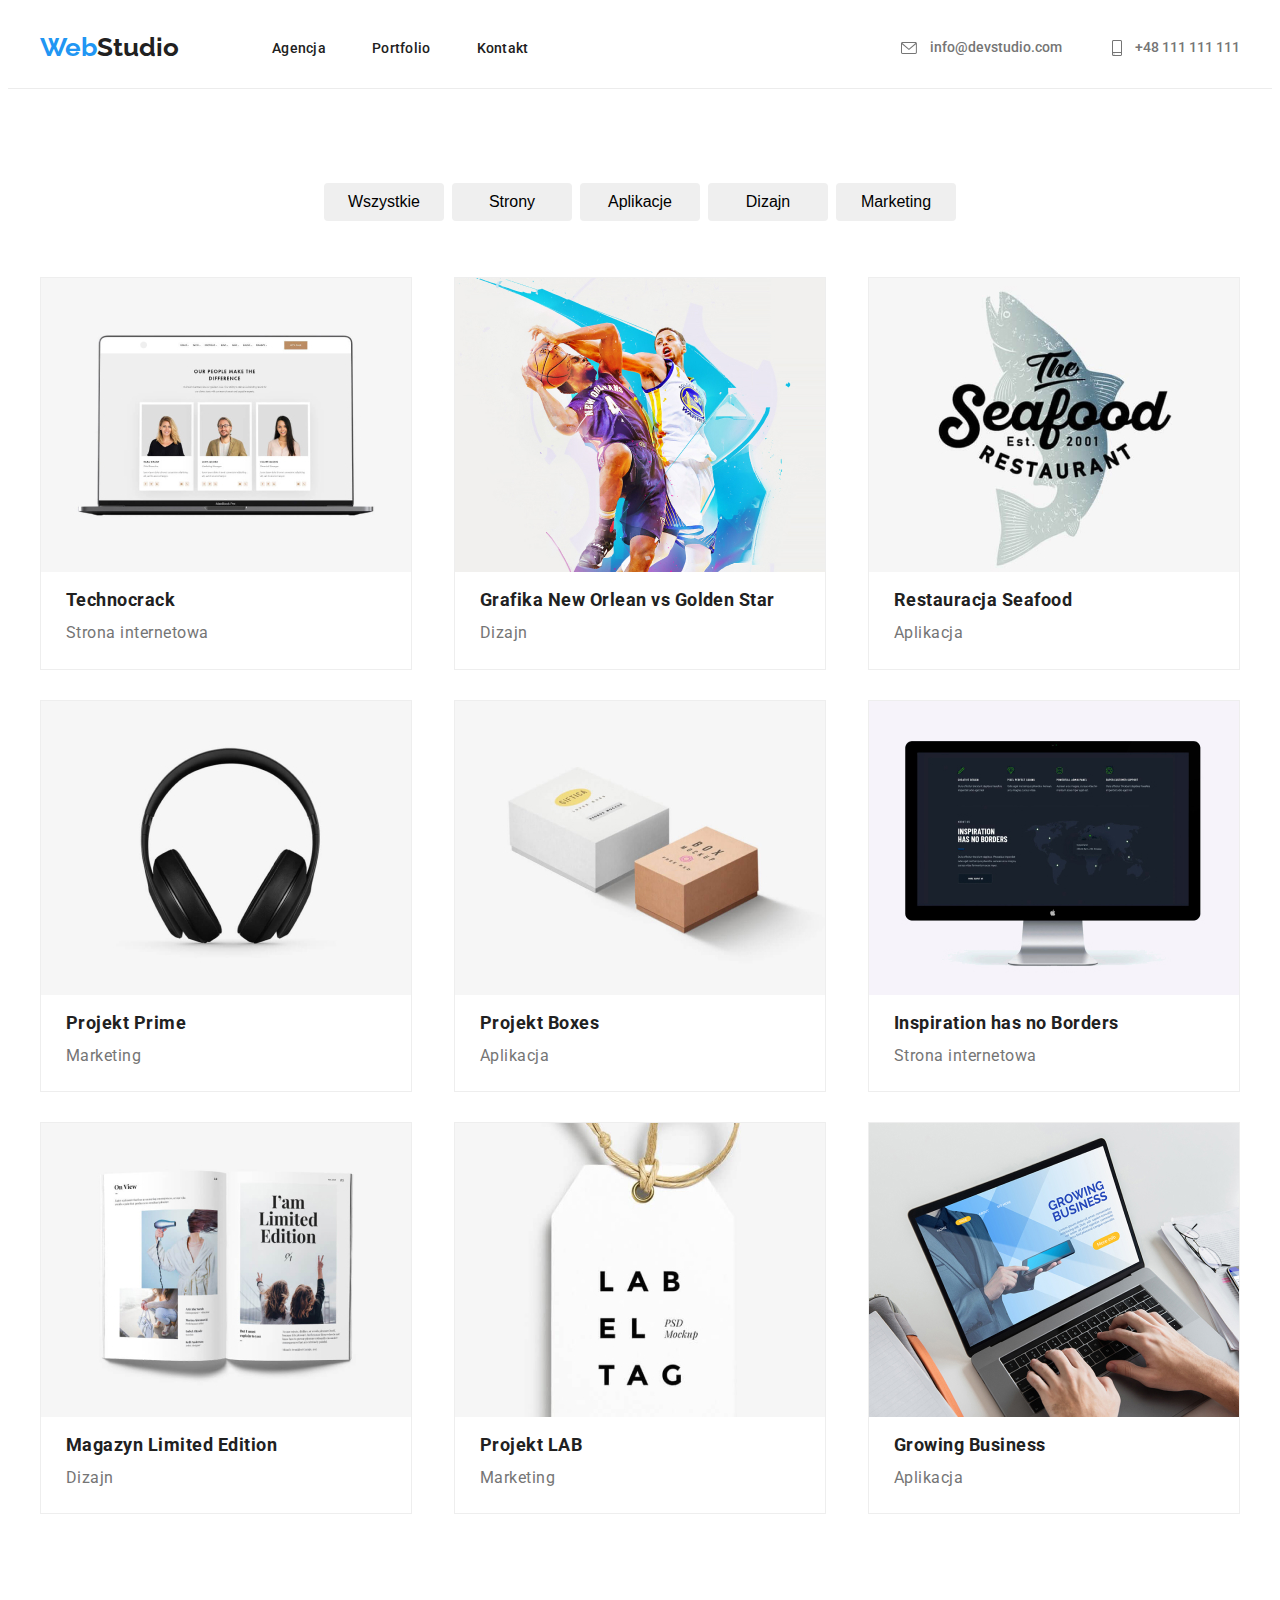
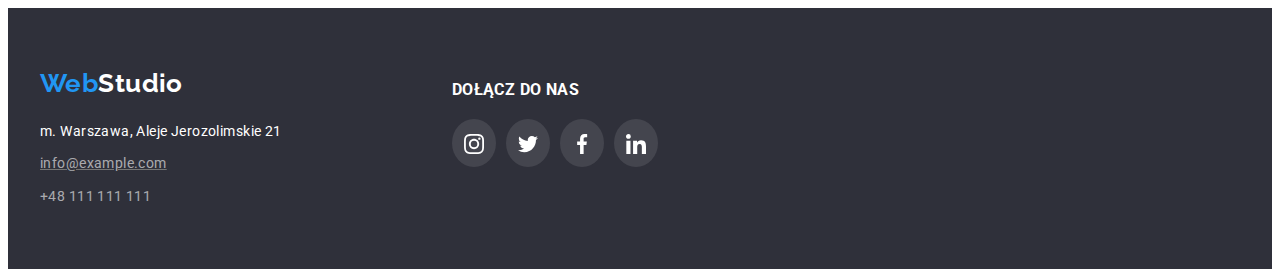
==== portfolio.html @ d645cfdb "commit" ====
<!DOCTYPE html>
<html lang="pl">
  <head>
    <meta charset="UTF-8" />
    <title>hw3-portfolio</title>
    <link
      rel="stylesheet"
      href="https://cdnjs.cloudflare.com/ajax/libs/modern-normalize/1.1.0/modern-normalize.min.css"
      integrity="sha512-wpPYUAdjBVSE4KJnH1VR1HeZfpl1ub8YT/NKx4PuQ5NmX2tKuGu6U/JRp5y+Y8XG2tV+wKQpNHVUX03MfMFn9Q=="
      crossorigin="anonymous"
      referrerpolicy="no-referrer"
    />
    <link rel="stylesheet" href="./css/style.css" />
    <link rel="preconnect" href="https://fonts.googleapis.com" />
    <link rel="preconnect" href="https://fonts.gstatic.com" crossorigin />
    <link
      href="https://fonts.googleapis.com/css2?family=Raleway:wght@700&family=Roboto:wght@400;500;700;900&display=swap"
      rel="stylesheet"
    />
  </head>
  <body>
    <header class="header-wrapper">
      <div class="container">
        <nav class="menu">
          <a class="logo-main-style" href="#"
            ><span class="logo">Web</span><span class="logo-part-2">Studio</span></a
          >
          <div>
            <ul class="nav-links">
              <li><a href="index.html">Agencja</a></li>
              <li><a class="active" href="#">Portfolio</a></li>
              <li><a href="#">Kontakt</a></li>
            </ul>
          </div>
        </nav>
        <div class="header-space-needed order-contact">
          <a class="contact" href="info@devstudio.com"
            ><svg width="16px" height="12px">
              <use href="./images/icons.svg#icon-envelope"></use>
            </svg>
            info@devstudio.com
          </a>
          <a class="contact" href="tel:48111111111">
            <svg width="10px" height="16px">
              <use href="./images/icons.svg#icon-smartphone"></use>
            </svg>
            +48 111 111 111
          </a>
        </div>
      </div>
    </header>
    <main>
      <section class="section">
        <div class="container">
          <ul class="buttons">
            <li>
              <button type="button">Wszystkie</button>
            </li>
            <li>
              <button type="button">Strony</button>
            </li>
            <li>
              <button type="button">Aplikacje</button>
            </li>
            <li>
              <button type="button">Dizajn</button>
            </li>
            <li>
              <button type="button">Marketing</button>
            </li>
          </ul>
        </div>
      </section>
      <section class="section no-space-between-padding">
        <div class="container">
          <ul class="portfolio-big-net">
            <li>
              <figure>
                <img
                  src="images/hw2/1-Technocrack.jpg"
                  alt="ekran z sylwetkami kandydatów"
                  height="294"
                  width="370"
                />
                <figcaption>
                  <div class="img-first-part">Technocrack</div>
                  <div class="img-second-part">Strona internetowa</div>
                </figcaption>
              </figure>
            </li>
            <li>
              <figure>
                <img
                  src="images/hw2/2-New-Orlean-vs-Golden-Star.jpg"
                  alt="dwaj koszykarze rzucają piłkę"
                  height="294"
                  width="370"
                />
                <figcaption>
                  <div class="img-first-part">Grafika New Orlean vs Golden Star</div>
                  <div class="img-second-part">Dizajn</div>
                </figcaption>
              </figure>
            </li>
            <li>
              <figure>
                <img
                  src="images/hw2/3-Seafood-restaurant.jpg"
                  alt="logo restauracji"
                  height="294"
                  width="370"
                />
                <figcaption>
                  <div class="img-first-part">Restauracja Seafood</div>
                  <div class="img-second-part">Aplikacja</div>
                </figcaption>
              </figure>
            </li>
            <li>
              <figure>
                <img
                  src="images/hw2/4-Prime-project.jpg"
                  alt="słuchawki nauszne"
                  height="294"
                  width="370"
                />
                <figcaption>
                  <div class="img-first-part">Projekt Prime</div>
                  <div class="img-second-part">Marketing</div>
                </figcaption>
              </figure>
            </li>
            <li>
              <figure>
                <img
                  src="images/hw2/5-Boxes-project.jpg"
                  alt="dwa leżące obok siebie pudełka"
                  height="294"
                  width="370"
                />
                <figcaption>
                  <div class="img-first-part">Projekt Boxes</div>
                  <div class="img-second-part">Aplikacja</div>
                </figcaption>
              </figure>
            </li>
            <li>
              <figure>
                <img
                  src="images/hw2/6-Inspiration-has-no-Borders.jpg"
                  alt="monitor z otwartą stroną internetową"
                  height="294"
                  width="370"
                />
                <figcaption>
                  <div class="img-first-part">Inspiration has no Borders</div>
                  <div class="img-second-part">Strona internetowa</div>
                </figcaption>
              </figure>
            </li>
            <li>
              <figure>
                <img
                  src="images/hw2/7-Limited-Edition-magazine.jpg"
                  alt="otwarty magazyn"
                  height="294"
                  width="370"
                />
                <figcaption>
                  <div class="img-first-part">Magazyn Limited Edition</div>
                  <div class="img-second-part">Dizajn</div>
                </figcaption>
              </figure>
            </li>
            <li>
              <figure>
                <img
                  src="images/hw2/8-LAB-project.jpg"
                  alt="metka z napisem firmy"
                  height="294"
                  width="370"
                />
                <figcaption>
                  <div class="img-first-part">Projekt LAB</div>
                  <div class="img-second-part">Marketing</div>
                </figcaption>
              </figure>
            </li>
            <li>
              <figure>
                <img
                  src="images/hw2/9-Growing-Business.jpg"
                  alt="ktoś pracuje na laptopie"
                  height="294"
                  width="370"
                />
                <figcaption>
                  <div class="img-first-part">Growing Business</div>
                  <div class="img-second-part">Aplikacja</div>
                </figcaption>
              </figure>
            </li>
          </ul>
        </div>
      </section>
    </main>
    <footer class="footer-wrapper">
      <div class="container join-us-icons">
        <div>
          <a class="logo-main-style" href="#"
            ><span class="logo">Web</span><span class="logo-second-part-footer">Studio</span>
          </a>
          <address>
            <ul class="footer-underline">
              <li>
                <div><span>m. Warszawa, Aleje Jerozolimskie 21</span></div>
              </li>
              <li><a class="footer-contact" href="info@example.com">info@example.com</a></li>
              <li><a class="footer-contact" href="tel:48111111111">+48 111 111 111</a></li>
            </ul>
          </address>
        </div>
        <div class="join-us">
          <h3>DOŁĄCZ DO NAS</h3>
          <ul class="media-links-icons-footer">
            <li tabindex="0">
              <svg width="20" height="20">
                <use href="./images/icons.svg#icon-instagram"></use>
              </svg>
            </li>
            <li tabindex="0">
              <svg width="20" height="20">
                <use href="./images/icons.svg#icon-twitter"></use>
              </svg>
            </li>
            <li tabindex="0">
              <svg width="20" height="20">
                <use href="./images/icons.svg#icon-facebook"></use>
              </svg>
            </li>
            <li tabindex="0">
              <svg width="20" height="20">
                <use href="./images/icons.svg#icon-linkedin"></use>
              </svg>
            </li>
          </ul>
        </div>
      </div>
    </footer>
  </body>
</html>
---- css/style.css ----
:root {
  --main-blue: #2196f3;
  --almost-black: #212121;
  --logo-white: #ffffff;
  --contact-grey: #757575;
  --backgroud-footer: #2f303a;
  --header-border: #ececec;
  --team-members-backgroud: #f5f4fa;
  --border-header: #eeeeee;
  --background-dark-transparent: #2f303a66;
  --logo-our-clients: #afb1b8;
}

ul {
  list-style: none;
}

svg,
img {
  vertical-align: middle;
}

h1,
h2,
h3,
h4,
p,
ul,
figure {
  margin: 0px;
  padding: 0px;
  border: 0px;
}

body {
  font-family: 'Roboto', sans-serif;
  color: var(--almost-black);
  font-style: normal;
  font-weight: 400;
  text-decoration: none;
}

.container {
  width: 1200px;
  margin: 0 auto;
  padding: 0 15px;
}

.section {
  padding: 94px 0px;
}

.header-wrapper {
  padding: 24px 0 25px;
  border-bottom: solid 1px var(--header-border);
}

.header-wrapper .container {
  display: flex;
  justify-content: space-between;
  align-items: center;
}

.menu {
  display: flex;
  align-items: center;
  gap: 93px;
}

.header-space-needed {
  display: flex;
  gap: 50px;
  line-height: normal;
}

.order {
  background-image: linear-gradient(
      var(--background-dark-transparent),
      var(--background-dark-transparent)
    ),
    url('../images/img-background-main.jpg');
  background-position: center;
  background-repeat: no-repeat;
  text-align: center;
  display: flex;
}

.order .container h1 {
  font-weight: 900;
  font-size: 44px;
  line-height: 1.4;
  color: var(--logo-white);
  letter-spacing: 0.06em;
  margin-top: 106px;
  margin-left: 252px;
  margin-right: 252px;
}

.order .container button {
  width: 200px;
  height: 47px;
  font-weight: 700;
  font-size: 16px;
  color: var(--logo-white);
  background-color: var(--main-blue);
  border: none;
  cursor: pointer;
  margin-top: 30px;
  margin-bottom: 106px;
  box-shadow: 0px 4px 4px rgba(0, 0, 0, 0.15);
  border-radius: 4px;
  box-shadow: 0px 4px 4px rgba(0, 0, 0, 0.15);
  padding: 0px;
}
.logo-main-style {
  text-decoration: none;
  font-family: 'Raleway';
  font-style: normal;
  font-weight: 700;
  font-size: 26px;
  line-height: 1.2;
}

.logo {
  color: var(--main-blue);
}
.logo-part-2 {
  color: var(--almost-black);
}

.nav-links {
  display: flex;
  gap: 46px;
}

.nav-links a {
  font-weight: 500;
  font-size: 14px;
  letter-spacing: 0.02em;
  color: var(--almost-black);
  text-decoration: none;
}

.active {
  color: var(--main-blue);
}

.portfolio-big-net {
  row-gap: 30px;
  display: flex;
  flex-wrap: wrap;
  justify-content: space-between;
}

.portfolio-big-net figcaption {
  padding-top: 10px;
  padding-left: 25px;
  letter-spacing: 0.03em;
}

.buttons {
  display: flex;
  justify-content: center;
  gap: 8px;
  margin-bottom: -44px;
}

.buttons button {
  font-weight: 500;
  font-size: 16px;
  width: 120px;
  height: 38px;
  background-color: none;
  cursor: pointer;
  border: none;
  border-radius: 4px;
}

.portfolio-big-net figure {
  background: var(--logo-white);
  border: 1px solid var(--border-header);
}

.portfolio-big-net figure:hover {
  box-shadow: 0px 1px 1px rgba(0, 0, 0, 0.12), 0px 4px 4px rgba(0, 0, 0, 0.06),
    1px 4px 6px rgba(0, 0, 0, 0.16);
}

.order-team {
  background-color: var(--team-members-backgroud);
}

.contact {
  font-weight: 500;
  font-size: 14px;
  color: var(--contact-grey);
  text-decoration: none;
  fill: currentColor;
}

.order-contact svg {
  margin-right: 10px;
}

.contact:hover,
.contact:focus {
  color: var(--main-blue);
  outline: none;
}

.header-space-needed div:hover {
  color: var(--main-blue);
  outline: none;
}

.td-headers ul {
  display: flex;
  justify-content: center;
}

.td-headers li > h3 {
  font-weight: 700;
  font-size: 14px;
  padding-bottom: 10px;
}

.containter-icons {
  background: var(--team-members-backgroud);
  border-radius: 4px;
  align-items: center;
  margin-bottom: 55px;
  padding-bottom: 25px;
  padding-top: 25px;
  text-align: center;
  margin-right: 30px;
}

.td-headers li > p {
  line-height: 1.7;
  color: var(--contact-grey);
  font-size: 14px;
}

.section .order-team {
  background-color: var(--team-members-backgroud);
}

.main-team-members-layout {
  display: flex;
  flex-direction: row;
  justify-content: space-between;
  text-align: center;
}

.main-team-members-layout > li {
  background: var(--logo-white);
  box-shadow: 0px 1px 3px rgba(0, 0, 0, 0.12), 0px 1px 1px rgba(0, 0, 0, 0.14),
    0px 2px 1px rgba(0, 0, 0, 0.2);
  border-radius: 0px 0px 4px 4px;
  font-size: 16px;
}

.media-links-icons {
  fill: var(--logo-our-clients);
  display: flex;
  justify-content: center;
  margin-bottom: 30px;
  gap: 10px;
}

.media-links-icons > li {
  padding: 12px;
  border-radius: 50%;
}

.media-links-icons > li:is(:hover, :focus) {
  background-color: var(--main-blue);
  outline: none;
}

.media-links-icons > li:is(:hover, :focus) > svg {
  fill: var(--logo-white);
}

.media-links-icons li:hover,
.media-links-icons li:focus {
  background-color: var(--main-blue);
  border-radius: 50%;
  fill: var(--logo-white);
  outline: none;
}

.our-clients-main {
  display: flex;
  justify-content: space-between;
  cursor: pointer;
  color: var(--logo-our-clients);
}

.our-clients-main > li:hover,
.our-clients-main > li:focus {
  color: var(--main-blue);
  outline: none;
}

.our-clients-outline {
  border: 1px solid;
  border-radius: 4px;
  width: 170px;
  height: 92px;
  padding-top: 16px;
  padding-bottom: 16px;
  fill: currentColor;
}

.media-links-icons-footer {
  fill: var(--logo-white);
  cursor: pointer;
  display: flex;
  gap: 10px;
}

.media-links-icons-footer > li {
  background-color: rgba(255, 255, 255, 0.1);
  border-radius: 50%;
  padding: 12px;
}

.media-links-icons-footer li:hover,
.media-links-icons-footer li:focus {
  background-color: var(--main-blue);
  border-radius: 50%;
  outline: none;
}

.join-us-icons {
  display: flex;
  gap: 170px;
}

.join-us {
  padding-top: 12px;
}

.join-us h3 {
  font-weight: 700;
  margin-bottom: 20px;
}

.headers h2 {
  font-weight: 700;
  font-size: 36px;
  line-height: 1.2;
  margin-bottom: 50px;
  text-align: center;
}

.no-space-between-padding {
  margin-top: -94px;
}

.images-what-we-do {
  display: flex;
  justify-content: space-between;
}

.img-first-part {
  font-weight: 700;
  font-size: 18px;
  line-height: 2;
  color: var(--almost-black);
}

.img-second-part {
  font-size: 16px;
  line-height: 1.9;
  color: var(--contact-grey);
  margin-bottom: 20px;
}

.footer-wrapper {
  background-color: var(--backgroud-footer);
  color: var(--logo-white);
  font-size: 14px;
  letter-spacing: 0.03em;
}

.footer-wrapper .container {
  padding-top: 60px;
  padding-bottom: 51px;
}

.footer-wrapper .container ul > li {
  margin-bottom: 9px;
  line-height: 1.7;
  font-style: normal;
}

.footer-wrapper .container ul li div {
  margin-top: 20px;
}

.logo-second-part-footer {
  color: var(--logo-white);
}

.footer-contact {
  color: rgba(255, 255, 255, 0.6);
  font-style: normal;
  text-decoration: none;
}

.footer-underline li:nth-child(2) {
  text-decoration: underline;
  color: var(--contact-grey);
}

.footer-contact:hover,
.footer-contact:focus {
  color: var(--main-blue);
  outline: none;
}

.main-team-member {
  font-weight: 500;
  margin-top: 30px;
  margin-bottom: 10px;
}

.main-team-position {
  color: var(--contact-grey);
  margin-bottom: 30px;
}

.nav-links a:hover,
.nav-links a:focus,
.nav-links a:active {
  color: var(--main-blue);
  outline: none;
}

.buttons button:hover,
.buttons button:focus {
  background-color: var(--main-blue);
  color: var(--logo-white);
  outline: none;
  box-shadow: 0px 3px 1px rgba(0, 0, 0, 0.1), 0px 1px 2px rgba(0, 0, 0, 0.08),
    0px 2px 2px rgba(0, 0, 0, 0.12);
  border-radius: 4px;
}
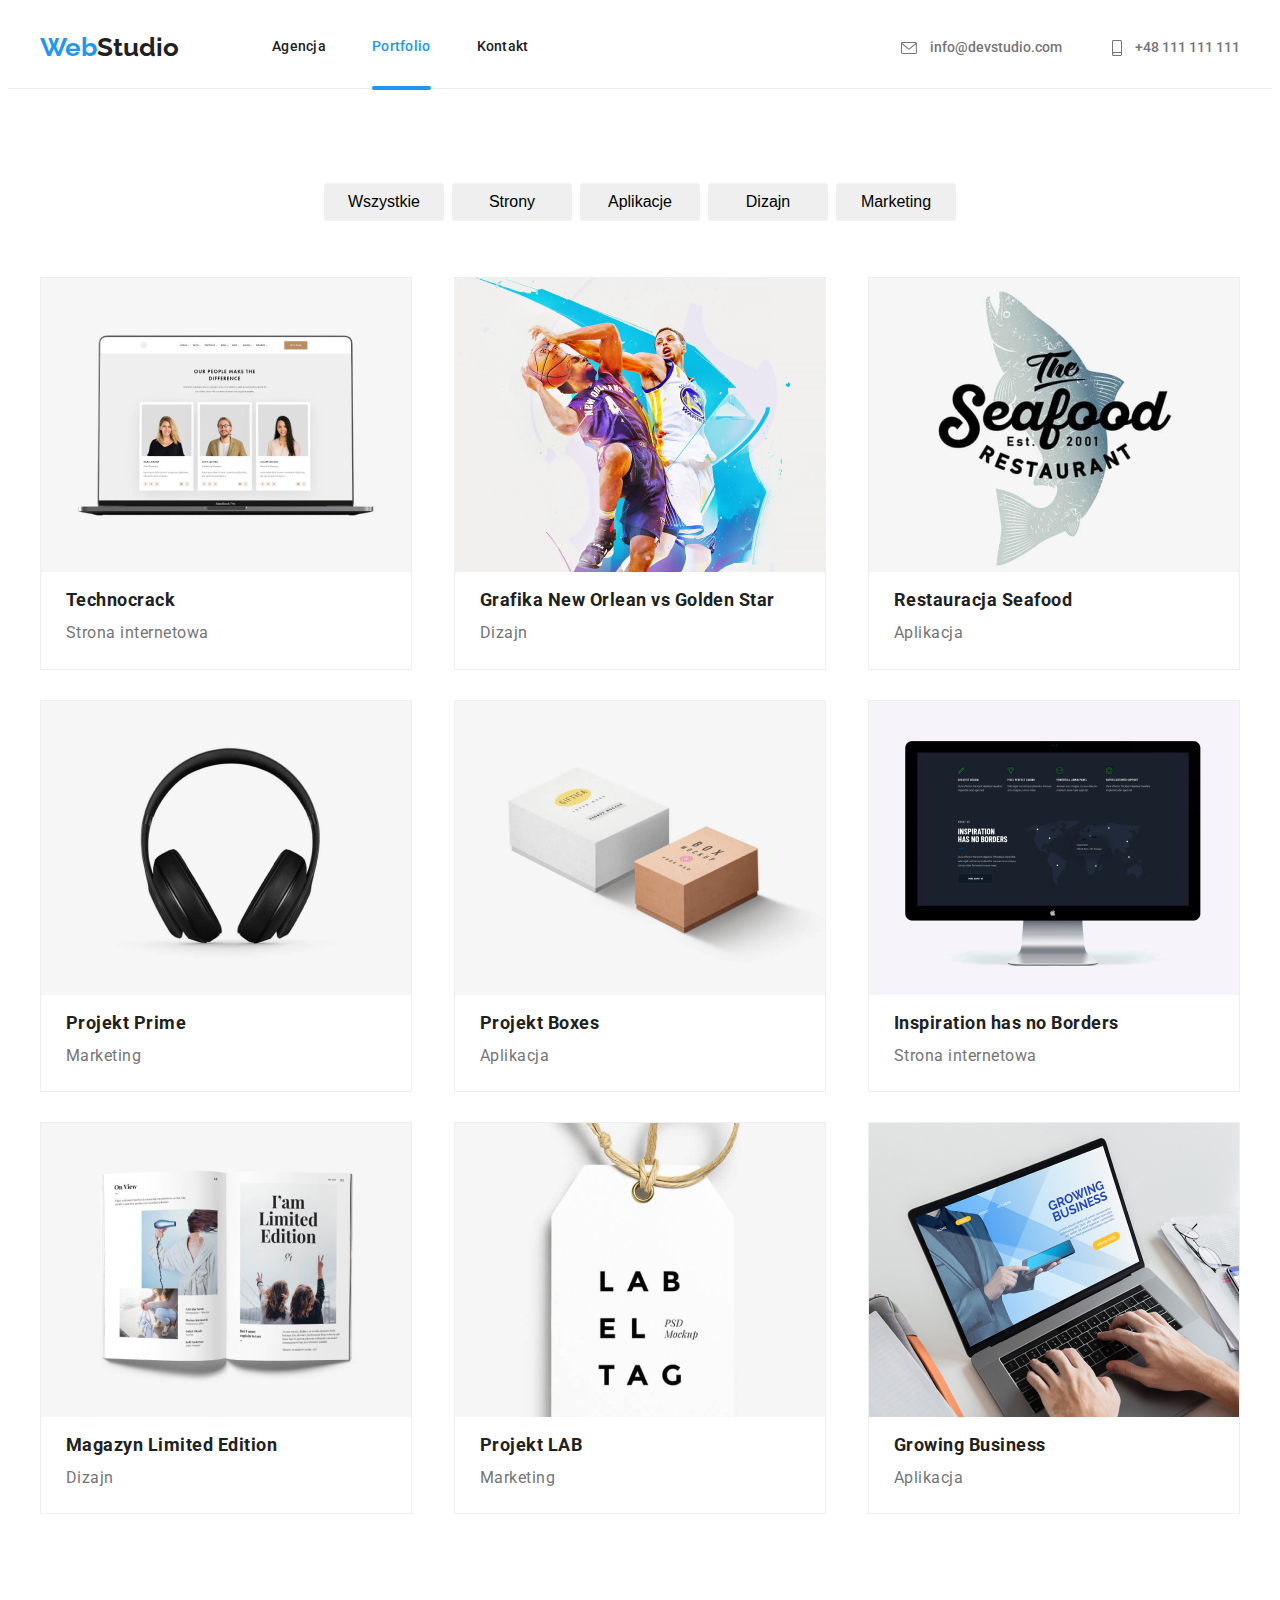
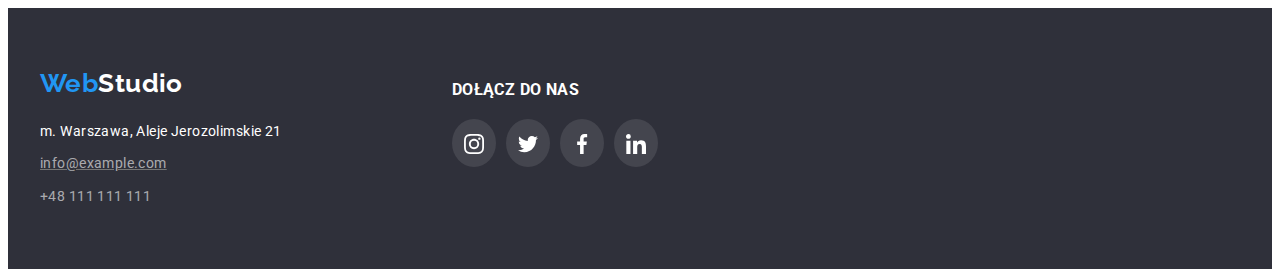
==== commit d24cf27b: "commit" ====
--- a/portfolio.html
+++ b/portfolio.html
@@ -76,12 +76,21 @@
           <ul class="portfolio-big-net">
             <li>
               <figure>
-                <img
-                  src="images/hw2/1-Technocrack.jpg"
-                  alt="ekran z sylwetkami kandydatów"
-                  height="294"
-                  width="370"
-                />
+                <div class="technocrak-container">
+                  <img
+                    src="images/hw2/1-Technocrack.jpg"
+                    alt="ekran z sylwetkami kandydatów"
+                    height="294"
+                    width="370"
+                  />
+                  <div class="overlay-technocrack">
+                    <p>
+                      Technocrack jest popularną platformą wykorzystywaną do rozpowszechniania
+                      koronawirusa. Firmy wykorzystują tę platformę do celów szpiegowskich i ataków
+                      na niezabezpieczone serwery konkurencji
+                    </p>
+                  </div>
+                </div>
                 <figcaption>
                   <div class="img-first-part">Technocrack</div>
                   <div class="img-second-part">Strona internetowa</div>
@@ -90,12 +99,21 @@
             </li>
             <li>
               <figure>
-                <img
-                  src="images/hw2/2-New-Orlean-vs-Golden-Star.jpg"
-                  alt="dwaj koszykarze rzucają piłkę"
-                  height="294"
-                  width="370"
-                />
+                <div class="technocrak-container">
+                  <img
+                    src="images/hw2/2-New-Orlean-vs-Golden-Star.jpg"
+                    alt="dwaj koszykarze rzucają piłkę"
+                    height="294"
+                    width="370"
+                  />
+                  <div class="overlay-technocrack">
+                    <p>
+                      Technocrack jest popularną platformą wykorzystywaną do rozpowszechniania
+                      koronawirusa. Firmy wykorzystują tę platformę do celów szpiegowskich i ataków
+                      na niezabezpieczone serwery konkurencji
+                    </p>
+                  </div>
+                </div>
                 <figcaption>
                   <div class="img-first-part">Grafika New Orlean vs Golden Star</div>
                   <div class="img-second-part">Dizajn</div>
@@ -104,12 +122,21 @@
             </li>
             <li>
               <figure>
-                <img
-                  src="images/hw2/3-Seafood-restaurant.jpg"
-                  alt="logo restauracji"
-                  height="294"
-                  width="370"
-                />
+                <div class="technocrak-container">
+                  <img
+                    src="images/hw2/3-Seafood-restaurant.jpg"
+                    alt="logo restauracji"
+                    height="294"
+                    width="370"
+                  />
+                  <div class="overlay-technocrack">
+                    <p>
+                      Technocrack jest popularną platformą wykorzystywaną do rozpowszechniania
+                      koronawirusa. Firmy wykorzystują tę platformę do celów szpiegowskich i ataków
+                      na niezabezpieczone serwery konkurencji
+                    </p>
+                  </div>
+                </div>
                 <figcaption>
                   <div class="img-first-part">Restauracja Seafood</div>
                   <div class="img-second-part">Aplikacja</div>
@@ -118,12 +145,21 @@
             </li>
             <li>
               <figure>
-                <img
-                  src="images/hw2/4-Prime-project.jpg"
-                  alt="słuchawki nauszne"
-                  height="294"
-                  width="370"
-                />
+                <div class="technocrak-container">
+                  <img
+                    src="images/hw2/4-Prime-project.jpg"
+                    alt="słuchawki nauszne"
+                    height="294"
+                    width="370"
+                  />
+                  <div class="overlay-technocrack">
+                    <p>
+                      Technocrack jest popularną platformą wykorzystywaną do rozpowszechniania
+                      koronawirusa. Firmy wykorzystują tę platformę do celów szpiegowskich i ataków
+                      na niezabezpieczone serwery konkurencji
+                    </p>
+                  </div>
+                </div>
                 <figcaption>
                   <div class="img-first-part">Projekt Prime</div>
                   <div class="img-second-part">Marketing</div>
@@ -132,12 +168,21 @@
             </li>
             <li>
               <figure>
-                <img
-                  src="images/hw2/5-Boxes-project.jpg"
-                  alt="dwa leżące obok siebie pudełka"
-                  height="294"
-                  width="370"
-                />
+                <div class="technocrak-container">
+                  <img
+                    src="images/hw2/5-Boxes-project.jpg"
+                    alt="dwa leżące obok siebie pudełka"
+                    height="294"
+                    width="370"
+                  />
+                  <div class="overlay-technocrack">
+                    <p>
+                      Technocrack jest popularną platformą wykorzystywaną do rozpowszechniania
+                      koronawirusa. Firmy wykorzystują tę platformę do celów szpiegowskich i ataków
+                      na niezabezpieczone serwery konkurencji
+                    </p>
+                  </div>
+                </div>
                 <figcaption>
                   <div class="img-first-part">Projekt Boxes</div>
                   <div class="img-second-part">Aplikacja</div>
@@ -146,12 +191,21 @@
             </li>
             <li>
               <figure>
-                <img
-                  src="images/hw2/6-Inspiration-has-no-Borders.jpg"
-                  alt="monitor z otwartą stroną internetową"
-                  height="294"
-                  width="370"
-                />
+                <div class="technocrak-container">
+                  <img
+                    src="images/hw2/6-Inspiration-has-no-Borders.jpg"
+                    alt="monitor z otwartą stroną internetową"
+                    height="294"
+                    width="370"
+                  />
+                  <div class="overlay-technocrack">
+                    <p>
+                      Technocrack jest popularną platformą wykorzystywaną do rozpowszechniania
+                      koronawirusa. Firmy wykorzystują tę platformę do celów szpiegowskich i ataków
+                      na niezabezpieczone serwery konkurencji
+                    </p>
+                  </div>
+                </div>
                 <figcaption>
                   <div class="img-first-part">Inspiration has no Borders</div>
                   <div class="img-second-part">Strona internetowa</div>
@@ -160,12 +214,21 @@
             </li>
             <li>
               <figure>
-                <img
-                  src="images/hw2/7-Limited-Edition-magazine.jpg"
-                  alt="otwarty magazyn"
-                  height="294"
-                  width="370"
-                />
+                <div class="technocrak-container">
+                  <img
+                    src="images/hw2/7-Limited-Edition-magazine.jpg"
+                    alt="otwarty magazyn"
+                    height="294"
+                    width="370"
+                  />
+                  <div class="overlay-technocrack">
+                    <p>
+                      Technocrack jest popularną platformą wykorzystywaną do rozpowszechniania
+                      koronawirusa. Firmy wykorzystują tę platformę do celów szpiegowskich i ataków
+                      na niezabezpieczone serwery konkurencji
+                    </p>
+                  </div>
+                </div>
                 <figcaption>
                   <div class="img-first-part">Magazyn Limited Edition</div>
                   <div class="img-second-part">Dizajn</div>
@@ -174,12 +237,21 @@
             </li>
             <li>
               <figure>
-                <img
-                  src="images/hw2/8-LAB-project.jpg"
-                  alt="metka z napisem firmy"
-                  height="294"
-                  width="370"
-                />
+                <div class="technocrak-container">
+                  <img
+                    src="images/hw2/8-LAB-project.jpg"
+                    alt="metka z napisem firmy"
+                    height="294"
+                    width="370"
+                  />
+                  <div class="overlay-technocrack">
+                    <p>
+                      Technocrack jest popularną platformą wykorzystywaną do rozpowszechniania
+                      koronawirusa. Firmy wykorzystują tę platformę do celów szpiegowskich i ataków
+                      na niezabezpieczone serwery konkurencji
+                    </p>
+                  </div>
+                </div>
                 <figcaption>
                   <div class="img-first-part">Projekt LAB</div>
                   <div class="img-second-part">Marketing</div>
@@ -188,12 +260,21 @@
             </li>
             <li>
               <figure>
-                <img
-                  src="images/hw2/9-Growing-Business.jpg"
-                  alt="ktoś pracuje na laptopie"
-                  height="294"
-                  width="370"
-                />
+                <div class="technocrak-container">
+                  <img
+                    src="images/hw2/9-Growing-Business.jpg"
+                    alt="ktoś pracuje na laptopie"
+                    height="294"
+                    width="370"
+                  />
+                  <div class="overlay-technocrack">
+                    <p>
+                      Technocrack jest popularną platformą wykorzystywaną do rozpowszechniania
+                      koronawirusa. Firmy wykorzystują tę platformę do celów szpiegowskich i ataków
+                      na niezabezpieczone serwery konkurencji
+                    </p>
+                  </div>
+                </div>
                 <figcaption>
                   <div class="img-first-part">Growing Business</div>
                   <div class="img-second-part">Aplikacja</div>
--- a/css/style.css
+++ b/css/style.css
@@ -109,8 +109,54 @@
   margin-bottom: 106px;
   box-shadow: 0px 4px 4px rgba(0, 0, 0, 0.15);
   border-radius: 4px;
-  box-shadow: 0px 4px 4px rgba(0, 0, 0, 0.15);
   padding: 0px;
+}
+
+.is-hidden {
+  pointer-events: none;
+  visibility: hidden;
+  opacity: 0;
+  transform: scale(0);
+}
+.overlay .modal-position::backdrop {
+  position: relative;
+  display: flex;
+}
+
+.overlay .container .modal-content {
+  /* transform: translateX(50%) translateY(50%) scale(0) rotate(6deg) skew(40deg, 40deg); */
+  background: #ffffff;
+  box-shadow: 0px 1px 3px rgba(0, 0, 0, 0.12), 0px 1px 1px rgba(0, 0, 0, 0.14),
+    0px 2px 1px rgba(0, 0, 0, 0.2);
+  border-radius: 4px;
+  width: 528px;
+  height: 581px;
+  visibility: visible;
+  z-index: 3;
+  opacity: 1;
+  transition: visibility 250ms cubic-bezier(0.4, 0, 0.2, 1),
+    opacity 250ms cubic-bezier(0.4, 0, 0.2, 1);
+}
+
+.overlay::backdrop {
+  position: absolute;
+  max-width: 100%;
+  max-height: 100%;
+  display: flex;
+  justify-content: center;
+  align-items: center;
+  background: rgba(0, 0, 0, 0.2);
+  visibility: visible;
+  opacity: 1;
+  z-index: 2;
+  transition: visibility 250ms cubic-bezier(0.4, 0, 0.2, 1),
+    opacity 250ms cubic-bezier(0.4, 0, 0.2, 1);
+}
+
+.container .modal-position .modal-content > div > button {
+  background: #ffffff;
+  border: 1px solid rgba(0, 0, 0, 0.1);
+  border-radius: 50%;
 }
 .logo-main-style {
   text-decoration: none;
@@ -133,7 +179,7 @@
   gap: 46px;
 }
 
-.nav-links a {
+.nav-links > li > a {
   font-weight: 500;
   font-size: 14px;
   letter-spacing: 0.02em;
@@ -141,8 +187,25 @@
   text-decoration: none;
 }
 
-.active {
-  color: var(--main-blue);
+.nav-links a:hover,
+.nav-links a:focus {
+  color: var(--main-blue);
+}
+
+.nav-links > li > a.active {
+  color: var(--main-blue);
+}
+
+.nav-links > li > a.active::after {
+  color: var(--main-blue);
+  content: '';
+  height: 4px;
+  display: block;
+  width: 100%;
+  background-color: var(--main-blue);
+  border-radius: 2px;
+  position: relative;
+  top: 31px;
 }
 
 .portfolio-big-net {
@@ -156,6 +219,41 @@
   padding-top: 10px;
   padding-left: 25px;
   letter-spacing: 0.03em;
+}
+
+.overlay-technocrack > p {
+  color: var(--logo-white);
+  font-family: 'Roboto';
+  font-style: normal;
+  font-weight: 400;
+  font-size: 18px;
+  width: 370px;
+  height: 294px;
+  padding: 49px 45px 49px 24px;
+  letter-spacing: 0.03em;
+  line-height: 28px;
+}
+
+.overlay-technocrack {
+  position: absolute;
+  transform: translateY(100%);
+  transition: transform 250ms cubic-bezier(0.4, 0, 0.2, 1);
+  background-color: rgba(33, 150, 243, 0.9);
+  bottom: 0;
+  margin: 0;
+  opacity: 0.6;
+  z-index: -1;
+}
+
+li:hover .overlay-technocrack {
+  transform: translateY(0);
+  z-index: 1;
+  cursor: pointer;
+}
+
+.technocrak-container {
+  position: relative;
+  overflow: hidden;
 }
 
 .buttons {
@@ -432,13 +530,6 @@
   margin-bottom: 30px;
 }
 
-.nav-links a:hover,
-.nav-links a:focus,
-.nav-links a:active {
-  color: var(--main-blue);
-  outline: none;
-}
-
 .buttons button:hover,
 .buttons button:focus {
   background-color: var(--main-blue);
@@ -448,3 +539,32 @@
     0px 2px 2px rgba(0, 0, 0, 0.12);
   border-radius: 4px;
 }
+
+/* .text-under-img:hover{
+transform: translatex(0);
+transition-property: transform;
+transition-duration: 2000ms;
+position:relative;
+} */
+
+.container .portfolio-big-net > figure > img:hover {
+  transform: translatex(0);
+  transition-property: visibility, transform, opacity;
+  transition-duration: 2000ms;
+  position: relative;
+  background: rgba(33, 150, 243, 0.9);
+}
+p.no-opacity {
+  color: var(--logo-white);
+  font-weight: 700;
+  font-size: 14px;
+  text-align: center;
+  letter-spacing: 0.03em;
+}
+
+.images-what-we-do > li > div {
+  background: rgba(47, 48, 58, 0.8);
+  padding: 27px 0;
+  margin-top: -70px;
+  position: relative;
+}
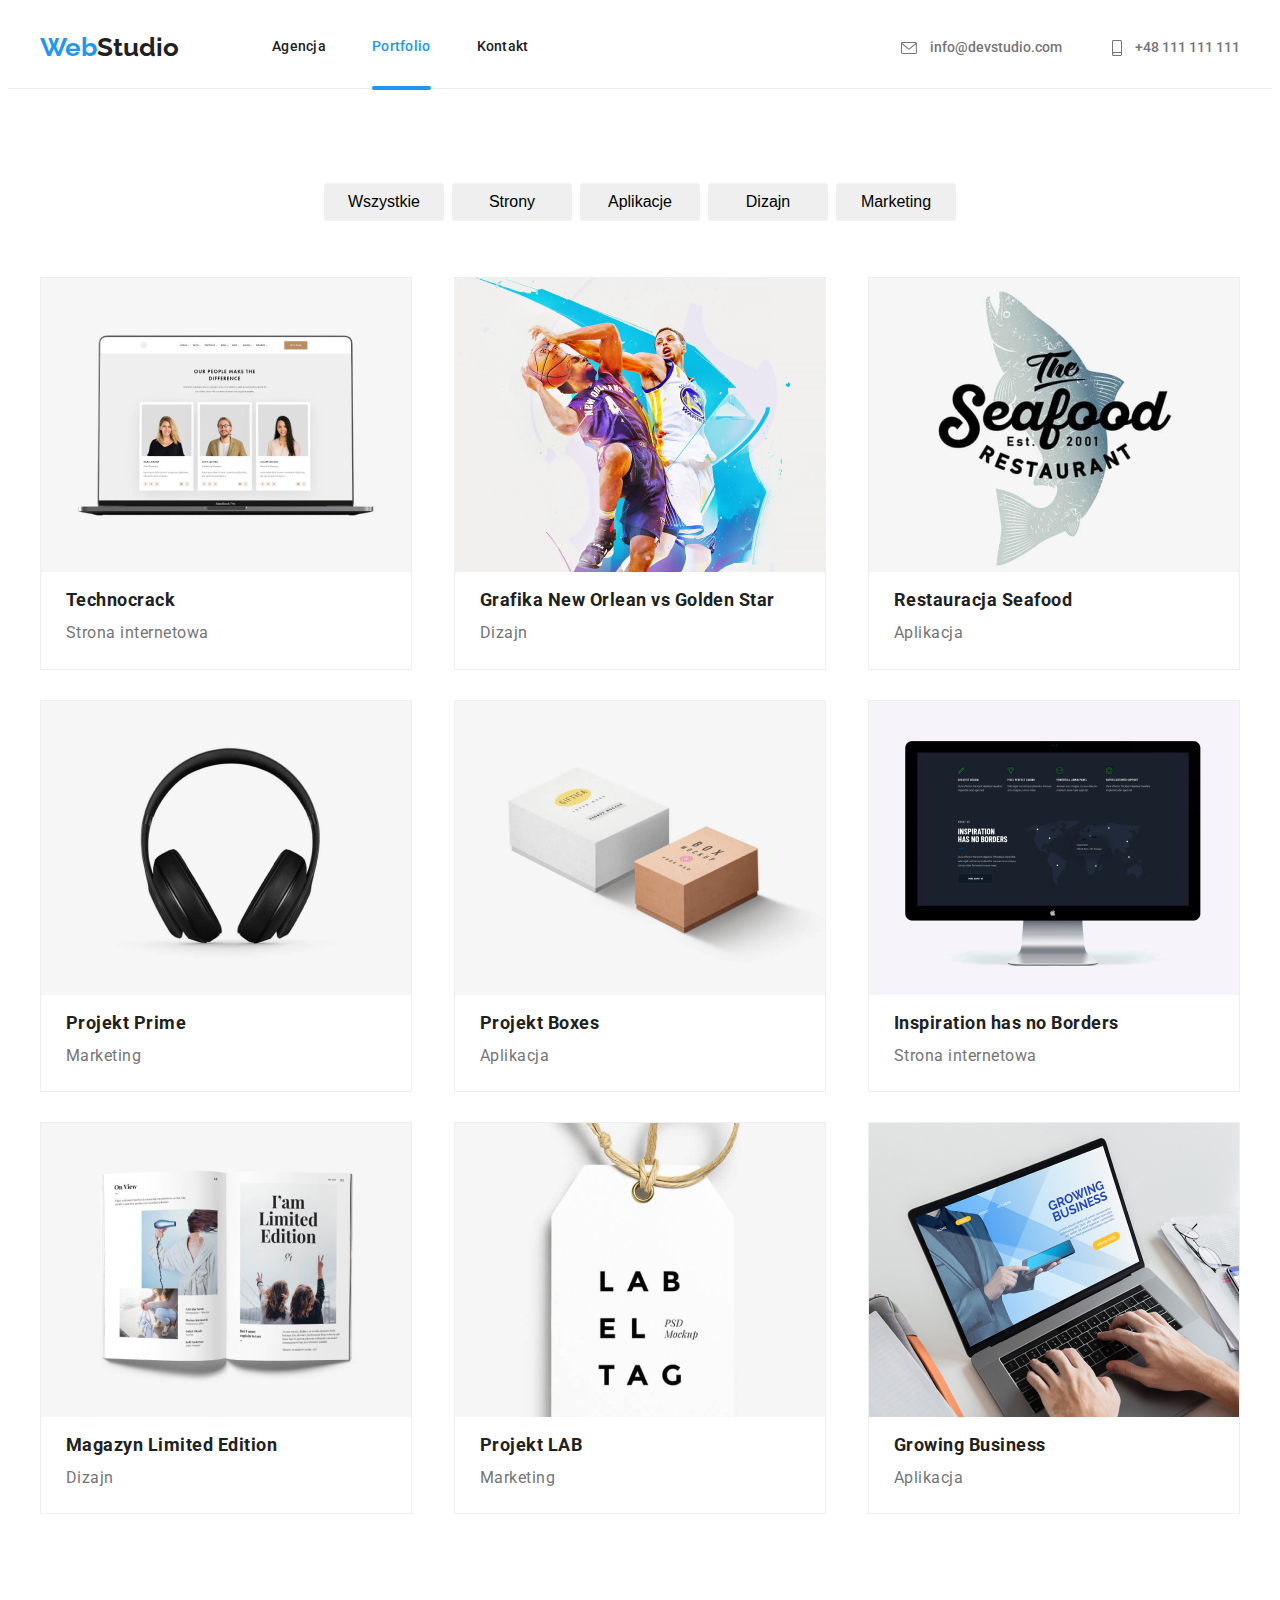
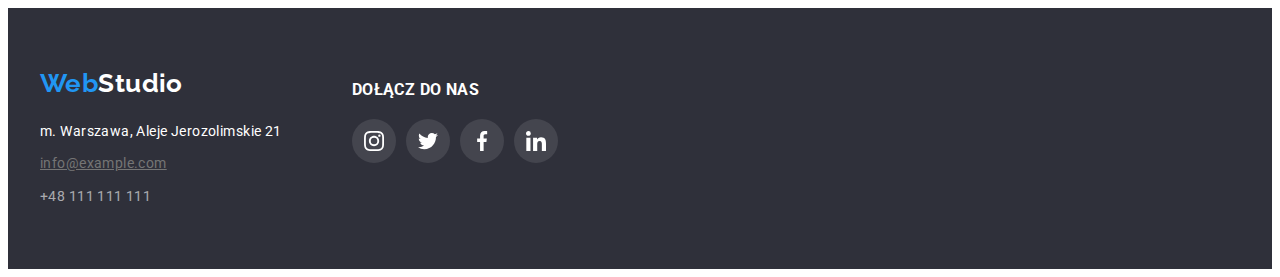
==== commit 5ec4a1f0: "after commetns" ====
--- a/portfolio.html
+++ b/portfolio.html
@@ -296,7 +296,7 @@
               <li>
                 <div><span>m. Warszawa, Aleje Jerozolimskie 21</span></div>
               </li>
-              <li><a class="footer-contact" href="info@example.com">info@example.com</a></li>
+              <li><a class="footer-contact underline" href="info@example.com">info@example.com</a></li>
               <li><a class="footer-contact" href="tel:48111111111">+48 111 111 111</a></li>
             </ul>
           </address>
--- a/css/style.css
+++ b/css/style.css
@@ -50,6 +50,10 @@
   padding: 94px 0px;
 }
 
+.section.order {
+  padding: 0px;
+}
+
 .header-wrapper {
   padding: 24px 0 25px;
   border-bottom: solid 1px var(--header-border);
@@ -91,12 +95,12 @@
   line-height: 1.4;
   color: var(--logo-white);
   letter-spacing: 0.06em;
-  margin-top: 106px;
+  margin-top: 200px;
   margin-left: 252px;
   margin-right: 252px;
 }
 
-.order .container button {
+.order .container > button {
   width: 200px;
   height: 47px;
   font-weight: 700;
@@ -106,7 +110,7 @@
   border: none;
   cursor: pointer;
   margin-top: 30px;
-  margin-bottom: 106px;
+  margin-bottom: 200px;
   box-shadow: 0px 4px 4px rgba(0, 0, 0, 0.15);
   border-radius: 4px;
   padding: 0px;
@@ -116,48 +120,56 @@
   pointer-events: none;
   visibility: hidden;
   opacity: 0;
-  transform: scale(0);
-}
-.overlay .modal-position::backdrop {
-  position: relative;
-  display: flex;
-}
-
-.overlay .container .modal-content {
-  /* transform: translateX(50%) translateY(50%) scale(0) rotate(6deg) skew(40deg, 40deg); */
-  background: #ffffff;
-  box-shadow: 0px 1px 3px rgba(0, 0, 0, 0.12), 0px 1px 1px rgba(0, 0, 0, 0.14),
-    0px 2px 1px rgba(0, 0, 0, 0.2);
-  border-radius: 4px;
+  transition: opacity 500ms 500ms ease, visibility 500ms 500ms ease;
+}
+
+.modal {
+  background: var(--logo-white);
+  border: 1px solid rgba(0, 0, 0, 0.1);
   width: 528px;
   height: 581px;
-  visibility: visible;
+  position: relative;
   z-index: 3;
+  padding-top: 8px;
+
+  transform: scale(1);
+  transition-property: transform;
+  transition-duration: 1000ms;
+  transition-timing-function: ease;
+}
+
+.backdrop.is-hidden .modal {
+  transform: scale(0);
+  transition-property: transform;
+  transition-duration: 1000ms;
+  transition-timing-function: ease;
   opacity: 1;
-  transition: visibility 250ms cubic-bezier(0.4, 0, 0.2, 1),
-    opacity 250ms cubic-bezier(0.4, 0, 0.2, 1);
-}
-
-.overlay::backdrop {
-  position: absolute;
-  max-width: 100%;
-  max-height: 100%;
+}
+
+.order .container .modal-close-btn {
+  color: var(--almost-black);
+  background: var(--logo-white);
+  border: 1px solid rgba(0, 0, 0, 0.1);
+  border-radius: 50%;
+  width: 30px;
+  height: 30px;
+  position: sticky;
+  margin-left: 482px;
+  line-height: normal;
+}
+
+.backdrop {
+  position: fixed;
+  inset: 0;
+  background: rgba(0, 0, 0, 0.2);
   display: flex;
   justify-content: center;
   align-items: center;
-  background: rgba(0, 0, 0, 0.2);
-  visibility: visible;
-  opacity: 1;
   z-index: 2;
-  transition: visibility 250ms cubic-bezier(0.4, 0, 0.2, 1),
-    opacity 250ms cubic-bezier(0.4, 0, 0.2, 1);
-}
-
-.container .modal-position .modal-content > div > button {
-  background: #ffffff;
-  border: 1px solid rgba(0, 0, 0, 0.1);
-  border-radius: 50%;
-}
+  width: 100%;
+  height: 100%;
+}
+
 .logo-main-style {
   text-decoration: none;
   font-family: 'Raleway';
@@ -185,11 +197,14 @@
   letter-spacing: 0.02em;
   color: var(--almost-black);
   text-decoration: none;
-}
-
-.nav-links a:hover,
-.nav-links a:focus {
+  line-height: 1;
+}
+
+.nav-links > li > a:hover,
+.nav-links > li > a:focus {
   color: var(--main-blue);
+  transition-duration: 250ms;
+  transition-timing-function: cubic-bezier(0.4, 0, 0.2, 1);
 }
 
 .nav-links > li > a.active {
@@ -197,7 +212,18 @@
 }
 
 .nav-links > li > a.active::after {
-  color: var(--main-blue);
+  content: '';
+  height: 4px;
+  display: block;
+  width: 100%;
+  background-color: var(--main-blue);
+  border-radius: 2px;
+  position: relative;
+  top: 31px;
+}
+
+.nav-links > li > a:hover::after,
+.nav-links > li > a:focus::after {
   content: '';
   height: 4px;
   display: block;
@@ -241,7 +267,6 @@
   background-color: rgba(33, 150, 243, 0.9);
   bottom: 0;
   margin: 0;
-  opacity: 0.6;
   z-index: -1;
 }
 
@@ -249,6 +274,8 @@
   transform: translateY(0);
   z-index: 1;
   cursor: pointer;
+  transition-duration: 250ms;
+  transition-timing-function: cubic-bezier(0.4, 0, 0.2, 1);
 }
 
 .technocrak-container {
@@ -282,6 +309,8 @@
 .portfolio-big-net figure:hover {
   box-shadow: 0px 1px 1px rgba(0, 0, 0, 0.12), 0px 4px 4px rgba(0, 0, 0, 0.06),
     1px 4px 6px rgba(0, 0, 0, 0.16);
+  transition-duration: 250ms;
+  transition-timing-function: cubic-bezier(0.4, 0, 0.2, 1);
 }
 
 .order-team {
@@ -304,11 +333,15 @@
 .contact:focus {
   color: var(--main-blue);
   outline: none;
+  transition-duration: 250ms;
+  transition-timing-function: cubic-bezier(0.4, 0, 0.2, 1);
 }
 
 .header-space-needed div:hover {
   color: var(--main-blue);
   outline: none;
+  transition-duration: 250ms;
+  transition-timing-function: cubic-bezier(0.4, 0, 0.2, 1);
 }
 
 .td-headers ul {
@@ -374,10 +407,14 @@
 .media-links-icons > li:is(:hover, :focus) {
   background-color: var(--main-blue);
   outline: none;
+  transition-duration: 250ms;
+  transition-timing-function: cubic-bezier(0.4, 0, 0.2, 1);
 }
 
 .media-links-icons > li:is(:hover, :focus) > svg {
   fill: var(--logo-white);
+  transition-duration: 250ms;
+  transition-timing-function: cubic-bezier(0.4, 0, 0.2, 1);
 }
 
 .media-links-icons li:hover,
@@ -386,6 +423,8 @@
   border-radius: 50%;
   fill: var(--logo-white);
   outline: none;
+  transition-duration: 250ms;
+  transition-timing-function: cubic-bezier(0.4, 0, 0.2, 1);
 }
 
 .our-clients-main {
@@ -399,6 +438,8 @@
 .our-clients-main > li:focus {
   color: var(--main-blue);
   outline: none;
+  transition-duration: 250ms;
+  transition-timing-function: cubic-bezier(0.4, 0, 0.2, 1);
 }
 
 .our-clients-outline {
@@ -422,18 +463,20 @@
   background-color: rgba(255, 255, 255, 0.1);
   border-radius: 50%;
   padding: 12px;
+  display: flex;
 }
 
 .media-links-icons-footer li:hover,
 .media-links-icons-footer li:focus {
   background-color: var(--main-blue);
-  border-radius: 50%;
-  outline: none;
+  outline: none;
+  transition-duration: 250ms;
+  transition-timing-function: cubic-bezier(0.4, 0, 0.2, 1);
 }
 
 .join-us-icons {
   display: flex;
-  gap: 170px;
+  gap: 70px;
 }
 
 .join-us {
@@ -508,7 +551,7 @@
   text-decoration: none;
 }
 
-.footer-underline li:nth-child(2) {
+.underline {
   text-decoration: underline;
   color: var(--contact-grey);
 }
@@ -517,6 +560,8 @@
 .footer-contact:focus {
   color: var(--main-blue);
   outline: none;
+  transition-duration: 250ms;
+  transition-timing-function: cubic-bezier(0.4, 0, 0.2, 1);
 }
 
 .main-team-member {
@@ -538,19 +583,14 @@
   box-shadow: 0px 3px 1px rgba(0, 0, 0, 0.1), 0px 1px 2px rgba(0, 0, 0, 0.08),
     0px 2px 2px rgba(0, 0, 0, 0.12);
   border-radius: 4px;
-}
-
-/* .text-under-img:hover{
-transform: translatex(0);
-transition-property: transform;
-transition-duration: 2000ms;
-position:relative;
-} */
+  transition-duration: 250ms;
+  transition-timing-function: cubic-bezier(0.4, 0, 0.2, 1);
+}
 
 .container .portfolio-big-net > figure > img:hover {
   transform: translatex(0);
-  transition-property: visibility, transform, opacity;
-  transition-duration: 2000ms;
+  transition-duration: 250ms;
+  transition-timing-function: cubic-bezier(0.4, 0, 0.2, 1);
   position: relative;
   background: rgba(33, 150, 243, 0.9);
 }
